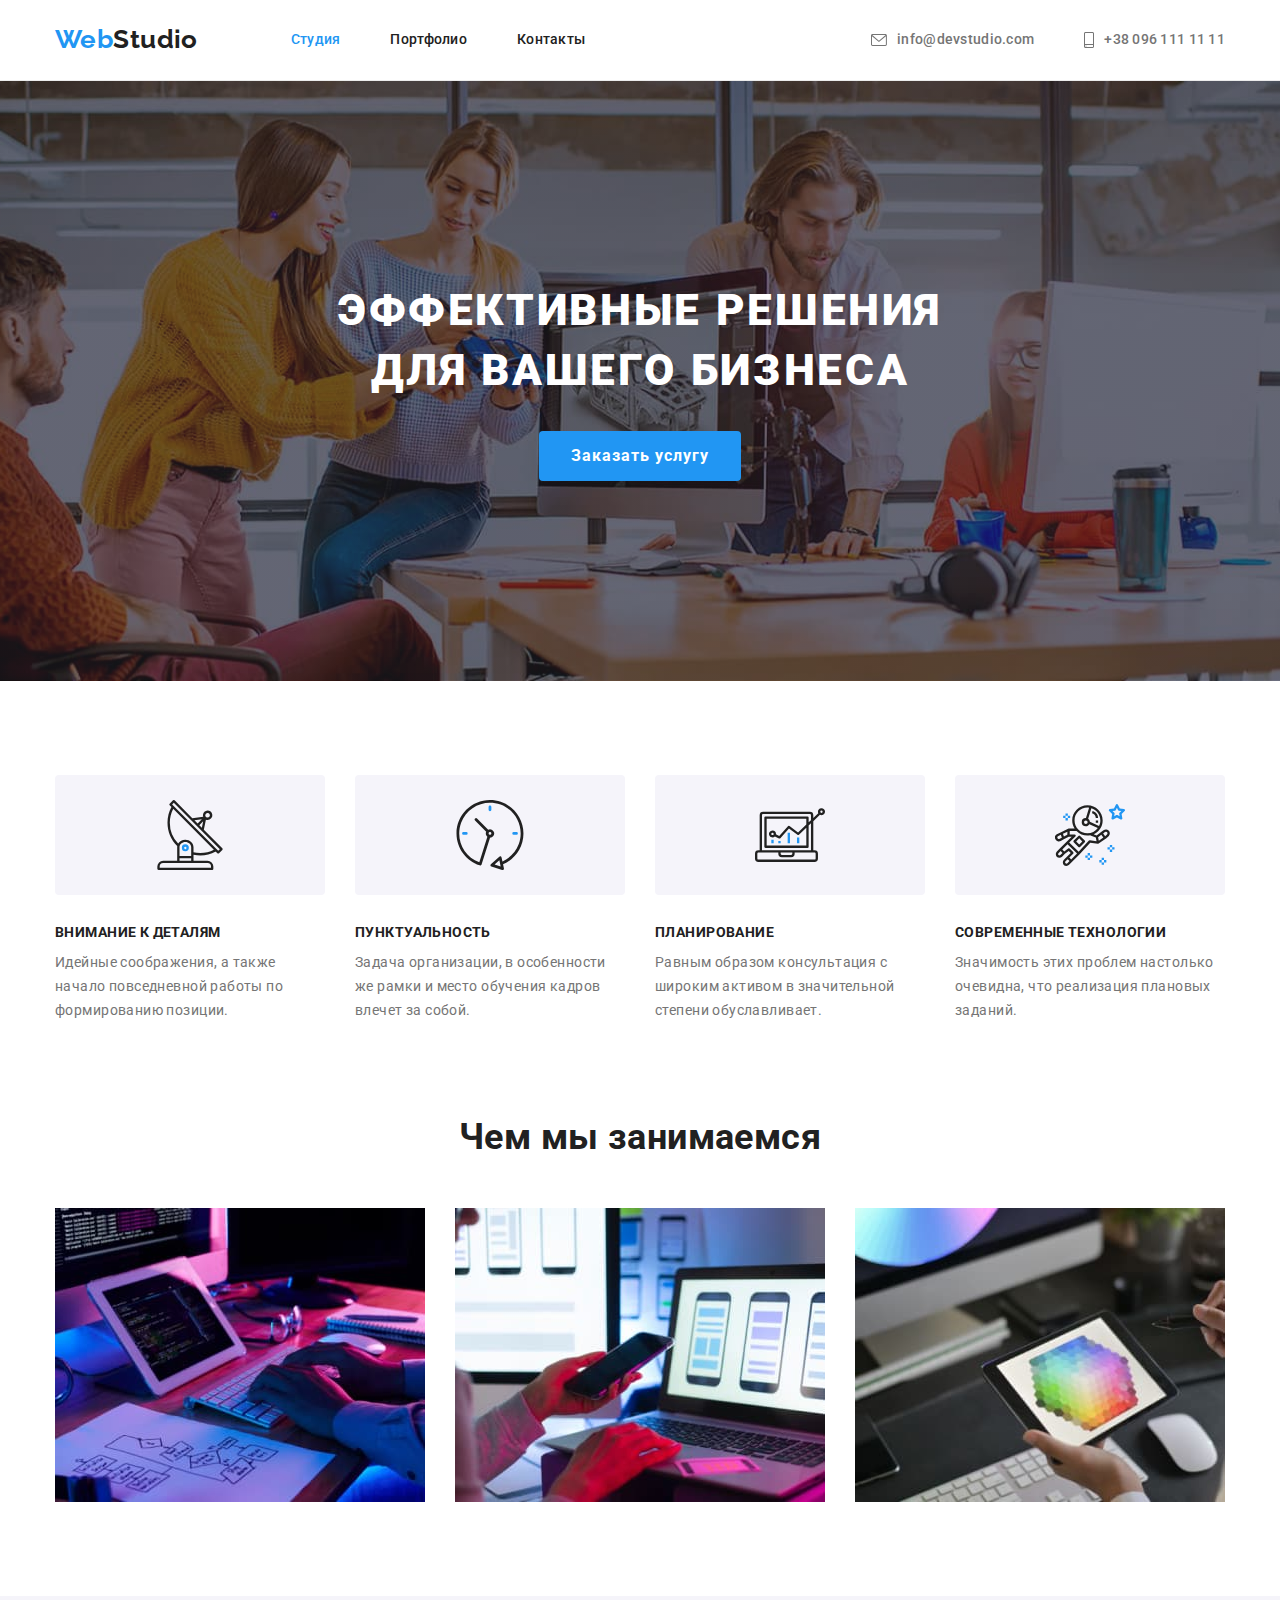
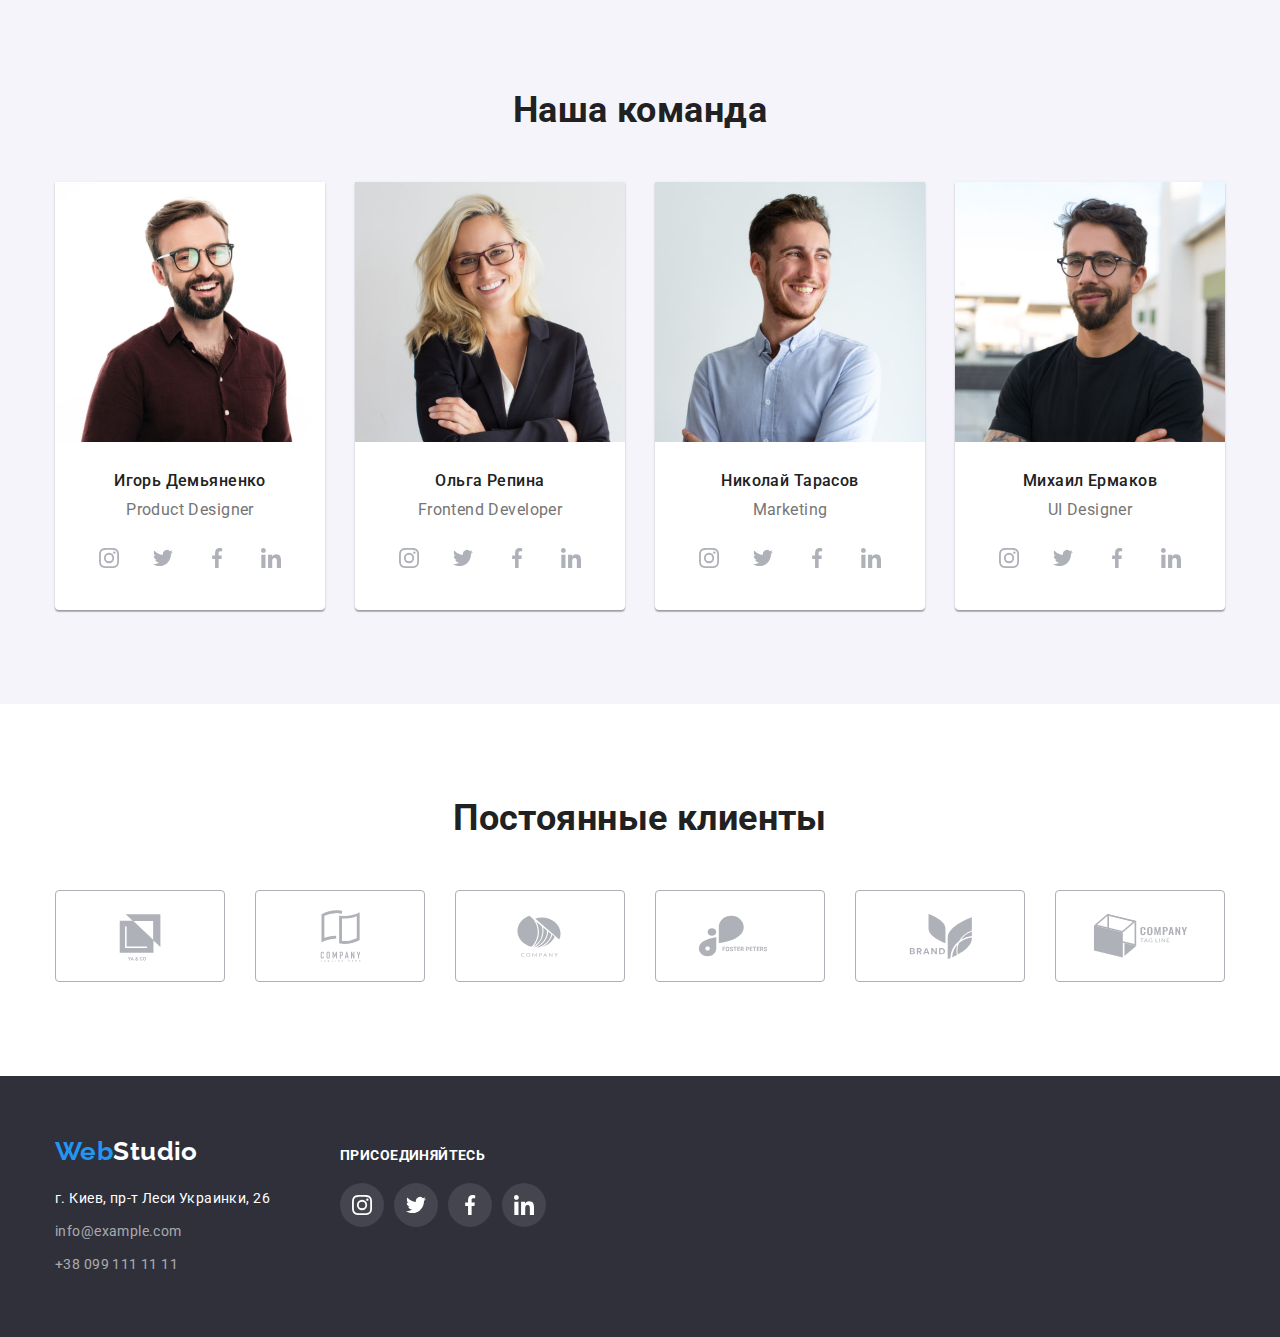
==== index.html @ 2e4550ac "initial commit" ====
<!DOCTYPE html>
<html lang="ru">
<head>
    <meta charset="UTF-8">
    <meta http-equiv="X-UA-Compatible" content="IE=edge">
    <meta name="viewport" content="width=device-width, initial-scale=1.0">
    <title>Студия</title>
    <link rel="shortcut icon" type="image/x-icon" href="./images/favicon.ico">
    <link rel="preconnect" href="https://fonts.googleapis.com">
    <link rel="preconnect" href="https://fonts.gstatic.com" crossorigin>
    <link href="https://fonts.googleapis.com/css2?family=Raleway:wght@700&family=Roboto:wght@400;500;700;900&display=swap" rel="stylesheet">
    <link rel="stylesheet" href="https://cdnjs.cloudflare.com/ajax/libs/modern-normalize/1.0.0/modern-normalize.min.css">
    <link rel="stylesheet" href="css/styles.css">
</head>
<body>

    <header class="header">
        <div class="container">
            <nav class="site-nav">
                <a href="./index.html" class="logo">Web<span class="logo-header">Studio</span></a>
                <ul class="list">
                    <li class="list-item"><a href="./index.html" class="link current">Студия</a></li>
                    <li class="list-item"><a href="./portfolio.html" class="link">Портфолио</a></li>
                    <li class="list-item"><a href="#" class="link">Контакты</a></li>
                </ul>
            </nav>
            <ul class="contact-nav-list">
                <li class="list-item">
                    <a href="mailto:info@devstudio.com" class="link">
                        <svg class="mail-icon" width=16 height=12>
                            <use href="./images/sprite.svg#icon-envelope"></use>
                        </svg>info@devstudio.com</a>
                </li>
                <li class="list-item">
                    <a href="tel:+380961111111" class="link">
                        <svg class="smartphone-icon" width=10 height=16>
                            <use href="./images/sprite.svg#icon-smartphone"></use>
                        </svg>+38 096 111 11 11</a>
                </li>
            </ul>
        </div> 
    </header>

    <main>

        <section class="hero section">
            <div class="container">
                <h1 class="hero-text">Эффективные решения<br>для вашего бизнеса</h1>
                <button type="button" class="hero-button button">Заказать услугу</button>
            </div>   
        </section>

        <section class="qualities section">
            <div class="container">
                <h2 class="visually-hidden">Особенности</h2>
                <ul class="list">
                    <li class="item">
                        <div class="qualities-background">
                            <svg class="antenna-icon" width=70 height=70>
                                <use href="./images/sprite.svg#icon-antenna"></use>
                            </svg>
                        </div>
                        <h3 class="title">Внимание к деталям</h3>
                        <p class="text">Идейные соображения, а также начало повседневной работы по формированию
                            позиции.</p>
                    </li>
                    <li class="item">
                        <div class="qualities-background">
                            <svg class="clock-icon" width=70 height=70>
                                <use href="./images/sprite.svg#icon-clock"></use>
                            </svg>
                        </div>
                        <h3 class="title">Пунктуальность</h3>
                        <p class="text">Задача организации, в особенности же рамки и место обучения кадров влечет за
                            собой.</p>
                    </li>
                    <li class="item">
                        <div class="qualities-background">
                            <svg class="diagram-icon" width=70 height=70>
                                <use href="./images/sprite.svg#icon-diagram"></use>
                            </svg>
                        </div>
                        <h3 class="title">Планирование</h3>
                        <p class="text">Равным образом консультация с широким активом в значительной степени
                            обуславливает.</p>
                    </li>
                    <li class="item">
                        <div class="qualities-background">
                            <svg class="astronaut-icon" width=70 height=70>
                                <use href="./images/sprite.svg#icon-astronaut"></use>
                            </svg>
                        </div>
                        <h3 class="title">Современные технологии</h3>
                        <p class="text">Значимость этих проблем настолько очевидна, что реализация плановых заданий.
                        </p>
                    </li>
                </ul>
            </div>
        </section>

        <section class="work section">
            <div class="container">
                <h2 class="header">Чем мы занимаемся</h2>
                <ul class="list">
                    <li class="example"><img src="./images/box1.jpg" alt="первый пример" width="370"></li>
                    <li class="example"><img src="./images/box2.jpg" alt="второй пример" width="370"></li>
                    <li class="example"><img src="./images/box3.jpg" alt="третий пример" width="370"></li>
                </ul>
            </div>
        </section>

        <section class="our-team section">
            <div class="container">
                <h2 class="header">Наша команда</h2>
                <ul class="list">
                    <li class="item">
                        <img src="./images/igor.jpg" alt="фото Игоря Демьяненко" width="270">
                        <h3 class="title">Игорь Демьяненко</h3>
                        <p class="role">Product Designer</p>
                        <div class="social-links">
                            <ul class="social-list list">
                                <li class="social-item">
                                    <a class="social-link" href="#">
                                        <svg class="instagram-icon" width="20px" height="20px">
                                            <use href="./images/sprite.svg#icon-instagram" />
                                        </svg>
                                    </a>
                                </li>
                                <li class="social-item">
                                    <a class="social-link" href="#">
                                        <svg class="twitter-icon" width="20px" height="20px">
                                            <use href="./images/sprite.svg#icon-twitter" />
                                        </svg>
                                    </a>
                                </li>
                                <li class="social-item">
                                    <a class="social-link" href="#">
                                        <svg class="facebook-icon" width="20px" height="20px">
                                            <use href="./images/sprite.svg#icon-facebook" />
                                        </svg>
                                    </a>
                                </li>
                                <li class="social-item">
                                    <a class="social-link" href="#">
                                        <svg class="linkedin-icon" width="20px" height="20px">
                                            <use href="./images/sprite.svg#icon-linkedin" />
                                        </svg>
                                    </a>
                                </li>
                            </ul>
                        </div>
                    </li>
                    <li class="item">
                        <img src="./images/olga.jpg" alt="фото Ольги Репиной" width="270">
                        <h3 class="title">Ольга Репина</h3>
                        <p class="role"> Frontend Developer</p>
                        <div class="social-links">
                            <ul class="social-list list">
                                <li class="social-item">
                                    <a class="social-link" href="#">
                                        <svg class="instagram-icon" width="20px" height="20px">
                                            <use href="./images/sprite.svg#icon-instagram" />
                                        </svg>
                                    </a>
                                </li>
                                <li class="social-item">
                                    <a class="social-link" href="#">
                                        <svg class="twitter-icon" width="20px" height="20px">
                                            <use href="./images/sprite.svg#icon-twitter" />
                                        </svg>
                                    </a>
                                </li>
                                <li class="social-item">
                                    <a class="social-link" href="#">
                                        <svg class="facebook-icon" width="20px" height="20px">
                                            <use href="./images/sprite.svg#icon-facebook" />
                                        </svg>
                                    </a>
                                </li>
                                <li class="social-item">
                                    <a class="social-link" href="#">
                                        <svg class="linkedin-icon" width="20px" height="20px">
                                            <use href="./images/sprite.svg#icon-linkedin" />
                                        </svg>
                                    </a>
                                </li>
                            </ul>
                        </div>
                    </li>
                    <li class="item">
                        <img src="./images/nick.jpg" alt="фото Николая Тарасова" width="270">
                        <h3 class="title">Николай Тарасов</h3>
                        <p class="role">Marketing</p>
                        <div class="social-links">
                            <ul class="social-list list">
                                <li class="social-item">
                                    <a class="social-link" href="#">
                                        <svg class="instagram-icon" width="20px" height="20px">
                                            <use href="./images/sprite.svg#icon-instagram" />
                                        </svg>
                                    </a>
                                </li>
                                <li class="social-item">
                                    <a class="social-link" href="#">
                                        <svg class="twitter-icon" width="20px" height="20px">
                                            <use href="./images/sprite.svg#icon-twitter" />
                                        </svg>
                                    </a>
                                </li>
                                <li class="social-item">
                                    <a class="social-link" href="#">
                                        <svg class="facebook-icon" width="20px" height="20px">
                                            <use href="./images/sprite.svg#icon-facebook" />
                                        </svg>
                                    </a>
                                </li>
                                <li class="social-item">
                                    <a class="social-link" href="#">
                                        <svg class="linkedin-icon" width="20px" height="20px">
                                            <use href="./images/sprite.svg#icon-linkedin" />
                                        </svg>
                                    </a>
                                </li>
                            </ul>
                        </div>
                    </li>
                    <li class="item">
                        <img src="./images/mike.jpg" alt="фото Михаила Ермакова" width="270">
                        <h3 class="title">Михаил Ермаков</h3>
                        <p class="role">UI Designer</p>
                        <div class="social-links">
                            <ul class="social-list list">
                                <li class="social-item">
                                    <a class="social-link" href="#">
                                        <svg class="instagram-icon" width="20px" height="20px">
                                            <use href="./images/sprite.svg#icon-instagram" />
                                        </svg>
                                    </a>
                                </li>
                                <li class="social-item">
                                    <a class="social-link" href="#">
                                        <svg class="twitter-icon" width="20px" height="20px">
                                            <use href="./images/sprite.svg#icon-twitter" />
                                        </svg>
                                    </a>
                                </li>
                                <li class="social-item">
                                    <a class="social-link" href="#">
                                        <svg class="facebook-icon" width="20px" height="20px">
                                            <use href="./images/sprite.svg#icon-facebook" />
                                        </svg>
                                    </a>
                                </li>
                                <li class="social-item">
                                    <a class="social-link" href="#">
                                        <svg class="linkedin-icon" width="20px" height="20px">
                                            <use href="./images/sprite.svg#icon-linkedin" />
                                        </svg>
                                    </a>
                                </li>
                            </ul>
                        </div>
                    </li>
                </ul>
            </div>
        </section>

        <section class="clients section">
            <div class="container">
                <h2 class="clients-header">Постоянные клиенты</h2>
                <div class="clients-links">
                    <ul class="clients-list list">
                        <li class="clients-item">
                            <a class="clients-link" href="#">
                                <svg class="client-icon" width="106px" height="60px">
                                    <use href="./images/sprite.svg#icon-Logo-7" />
                                </svg>
                            </a>
                        </li>
                        <li class="clients-item">
                            <a class="clients-link" href="#">
                                <svg class="client-icon" width="106px" height="60px">
                                    <use href="./images/sprite.svg#icon-Logo-2" />
                                </svg>
                            </a>
                        </li>
                        <li class="clients-item">
                            <a class="clients-link" href="#">
                                <svg class="client-icon" width="106px" height="60px">
                                    <use href="./images/sprite.svg#icon-Logo-3" />
                                </svg>
                            </a>
                        </li>
                        <li class="clients-item">
                            <a class="clients-link" href="#">
                                <svg class="client-icon" width="106px" height="60px">
                                    <use href="./images/sprite.svg#icon-Logo-4" />
                                </svg>
                            </a>
                        </li>
                        <li class="clients-item">
                            <a class="clients-link" href="#">
                                <svg class="client-icon" width="106px" height="60px">
                                    <use href="./images/sprite.svg#icon-Logo-5" />
                                </svg>
                            </a>
                        </li>
                        <li class="clients-item">
                            <a class="clients-link" href="#">
                                <svg class="client-icon" width="106px" height="60px">
                                    <use href="./images/sprite.svg#icon-Logo-6" />
                                </svg>
                            </a>
                        </li>
                    </ul>
                </div>
            </div>
        </section>

    </main>

    <footer class="footer section">
        <div class="container">
            <div>
                <a href="./index.html" class="logo">Web<span class="logo-footer">Studio</span></a>
                <address class="contacts">
                    <ul class="list">
                        <li class="item"><a href="https://goo.gl/maps/2jHSUd7QNSbVqYPo9" class="text current">г. Киев, пр-т
                                Леси Украинки, 26</a></li>
                        <li class="item"><a href="mailto:info@example.com" class="text">info@example.com</a></li>
                        <li class="item"><a href="tel:+380991111111" class="text">+38 099 111 11 11</a></li>
                    </ul>
                </address>
            </div>
            <div>
                <h2 class="footer-header">ПРИСОЕДИНЯЙТЕСЬ</h2>
                <ul class="social-list list">
                    <li class="social-item">
                        <a class="social-link" href="#">
                            <svg class="instagram-icon" width="20px" height="20px">
                                <use href="./images/sprite.svg#icon-instagram" />
                            </svg>
                        </a>
                    </li>
                    <li class="social-item">
                        <a class="social-link" href="#">
                            <svg class="twitter-icon" width="20px" height="20px">
                                <use href="./images/sprite.svg#icon-twitter" />
                            </svg>
                        </a>
                    </li>
                    <li class="social-item">
                        <a class="social-link" href="#">
                            <svg class="facebook-icon" width="20px" height="20px">
                                <use href="./images/sprite.svg#icon-facebook" />
                            </svg>
                        </a>
                    </li>
                    <li class="social-item">
                        <a class="social-link" href="#">
                            <svg class="linkedin-icon" width="20px" height="20px">
                                <use href="./images/sprite.svg#icon-linkedin" />
                            </svg>
                        </a>
                    </li>
                </ul>
            </div>
        </div>
    </footer>

</body>
</html>
---- css/styles.css ----
/* Добавление переменных */
:root {
  --main-text-color: #212121;
  --secondary-text-color: #757575;
  --accent-text-color: #2196f3;
  --secondary-backgroung: #2f303a;
  --main-backgroung: #ffffff;
  --light-background: #f5f4fa;
  --light-icons: #afb1b8;
}

/* ----------------------- */

/* Описание общих правил */

p,
h1,
h2,
h3,
h4,
h5,
h6 {
  margin: 0;
}

ul,
ol {
  margin: 0;
  padding: 0;
}

button {
  cursor: pointer;
}

img {
  display: block;
  max-width: 100%;
  height: auto;
}

body {
  background-color: var(--main-backgroung);
  color: var(--main-text-color);
  font-family: 'Roboto', sans-serif;
  font-weight: 400;
  font-size: 14px;
  line-height: 1.71;
  letter-spacing: 0.03em;
}

button {
  font-family: inherit;
}

.list {
  list-style-type: none;
}

.visually-hidden {
  position: absolute;
  width: 1px;
  height: 1px;
  margin: -1px;
  padding: 0;
  overflow: hidden;
  border: 0;
  clip: rect(0 0 0 0);
}

.section {
  padding: 94px 0;
}

.container {
  width: 1200px;
  padding-left: 15px;
  padding-right: 15px;
  margin: 0 auto;
  /* outline: 2px solid red; */
}

.site-nav .list .list-item .current {
  color: var(--accent-text-color);
}

/* ------------------------- */

/* Описание стилей хедера */

.header > .container,
.site-nav,
.contact-nav-list {
  display: flex;
  align-items: center;
}

.header {
  border-bottom: 1px solid #ececec;
}

.header .logo {
  padding-top: 24px;
  padding-bottom: 25px;
  font-family: 'Raleway';
  font-weight: bold;
  font-size: 26px;
  line-height: 1.2;
  /* identical to box height */
  color: var(--accent-text-color);
  text-decoration: none;
  margin-right: 93px;
}

.logo-header {
  font-family: 'Raleway';
  color: var(--main-text-color);
}

.site-nav .list {
  display: flex;
}

.site-nav .list .link {
  display: block;
  padding-top: 32px;
  padding-bottom: 32px;
  font-weight: 500;
  font-size: 14px;
  line-height: 1.14;
  letter-spacing: 0.02em;
  color: var(--main-text-color);
  text-decoration: none;
}

.contact-nav-list {
  margin-left: auto;
  list-style-type: none;
}

.site-nav .list .list-item:not(:last-child),
.contact-nav-list .list-item:not(:last-child) {
  margin-right: 50px;
}

.contact-nav-list .list-item .link {
  display: flex;
  align-items: center;
}

.contact-nav-list .list-item .link {
  padding-top: 32px;
  padding-bottom: 32px;
  font-weight: 500;
  font-size: 14px;
  line-height: 1.14;
  letter-spacing: 0.02em;
  color: var(--secondary-text-color);
  text-decoration: none;
}

.mail-icon,
.smartphone-icon {
  margin-right: 10px;
  fill: currentColor;
}

.contact-nav-list .link:hover,
.contact-nav-list .link:focus,
.site-nav .link:hover,
.site-nav .link:focus {
  color: var(--accent-text-color);
}

/* --------------------------------- */

/* Описание стилей футера */

.footer .logo {
  font-family: 'Raleway';
  font-weight: bold;
  font-size: 26px;
  line-height: 1.2;
  color: var(--accent-text-color);
  text-decoration: none;
}

.footer .logo-footer {
  color: #ffffff;
  font-family: 'Raleway';
}

.footer {
  background-color: var(--secondary-backgroung);
  display: flex;
  padding: 60px 0px;
}

.footer .contacts .list {
  margin-top: 20px;
  font-style: normal;
}

.footer .contacts .list .text {
  text-decoration: none;
  font-weight: normal;
  font-size: 14px;
  line-height: 1.71;
  /* or 171% */
  color: rgba(255, 255, 255, 0.6);
}

.footer .contacts .item:not(:last-child) {
  margin-bottom: 9px;
}

.footer .contacts .list .text:hover,
.footer .contacts .list .text:focus {
  color: var(--main-backgroung);
}

.footer .contacts .list .current {
  color: var(--main-backgroung);
}

.footer .contacts .list .item:hover,
.footer .contacts .list .item:focus,
.footer .contacts .list .item:hover,
.footer .contacts .list .item:focus {
  color: rgba(255, 255, 255, 0.6);
}

.footer .footer-header {
  font-weight: bold;
  font-size: 14px;
  line-height: 1.14;
  text-transform: uppercase;
  color: var(--main-backgroung);
  margin-left: 70px;
  margin-bottom: 20px;
}

.footer .container {
  display: flex;
  align-items: baseline;
}

.footer .social-list {
  display: flex;
  align-items: center;
  margin-left: 70px;
}

.footer .social-list .social-item {
  border-radius: 50%;
  align-items: center;
  display: flex;
  justify-content: center;
  background-color: rgba(255, 255, 255, 0.1);
}

.footer .social-list .social-item:not(:last-child) {
  margin-right: 10px;
}

.footer .social-list .social-item .social-link {
  display: block;
  height: 44px;
  width: 44px;
  padding: 12px 12px;
  color: var(--main-backgroung);
}

.footer .instagram-icon,
.footer .twitter-icon,
.footer .facebook-icon,
.footer .linkedin-icon {
  fill: currentColor;
}

.footer .social-list .social-item .social-link:hover,
.footer .social-list .social-item .social-link:focus {
  background-color: var(--accent-text-color);
  color: var(--main-backgroung);
  border-radius: 50%;
}
/* ----------------------------------------- */

/* Описание стилей секции герой */

.hero {
  background-color: var(--secondary-backgroung);
  background-image: linear-gradient(rgba(47, 48, 58, 0.4), rgba(47, 48, 58, 0.4)),
    url(../images/hero-bg.jpg);
  background-repeat: no-repeat;
  background-size: cover;
  max-width: 1600px;
  background-position: center;
  color: #ffffff;
  text-align: center;
  align-items: center;
  padding: 200px 0px;
  margin: 0 auto;
}

.hero-text {
  font-weight: 900;
  font-size: 44px;
  line-height: 1.36;
  /* or 136% */
  letter-spacing: 0.06em;
  text-transform: uppercase;
  margin: 0px auto 30px;
}

.hero-button {
  font-weight: bold;
  font-size: 16px;
  line-height: 1.87;
  letter-spacing: 0.06em;
  background: var(--accent-text-color);
  border: none;
  border-radius: 4px;
  color: inherit;
  padding: 10px 32px;
}

.hero-button:hover,
.hero-button:focus {
  background-color: #188ce8;
  box-shadow: 0px 4px 4px 0px rgba(0, 0, 0, 0.15);
}

/* -------------------------------------------------- */

/* Описание стилей секции особенностей */

.qualities .list {
  display: flex;
  margin: -15px;
}

.qualities .list .item {
  margin: 15px;
  width: calc((100% -120px) / 4);
}

.qualities .list .item .qualities-background {
  display: flex;
  justify-content: center;
  align-items: center;
  width: 270px;
  height: 120px;
  background-color: var(--light-background);
  border-radius: 4px;
  margin-bottom: 30px;
}

.qualities .list .item .title {
  margin-bottom: 10px;
  font-weight: bold;
  font-size: 14px;
  line-height: 1.14;
  text-transform: uppercase;
}

.qualities .list .item .text {
  font-size: 14px;
  line-height: 1.71;
  color: var(--secondary-text-color);
}

/* ---------------------------------- */

/* Описание стилей секции чем мы занимаемся */

.work {
  padding-top: 0px;
}

.work .header {
  margin-bottom: 50px;
  font-weight: bold;
  font-size: 36px;
  line-height: 1.16;
  text-align: center;
  border: none;
}

.work .list {
  display: flex;
}

.work .example:not(:last-child) {
  margin-right: 30px;
}

/* --------------------------------- */

/* Описание стилей секции наша команда */

.our-team {
  background-color: var(--light-background);
  align-items: center;
}

.our-team .header {
  margin-bottom: 50px;
  font-style: normal;
  font-weight: bold;
  font-size: 36px;
  line-height: 1.16;
  text-align: center;
  border: none;
}

.our-team .list {
  display: flex;
}

.our-team .list .item:not(:last-child) {
  margin-right: 30px;
}

.our-team .list .item {
  background-color: var(--main-backgroung);
  box-shadow: 0px 1px 3px rgba(0, 0, 0, 0.12), 0px 1px 1px rgba(0, 0, 0, 0.14),
    0px 2px 1px rgba(0, 0, 0, 0.2);
  border-radius: 0px 0px 4px 4px;
}

.our-team .list .item .title {
  margin-top: 30px;
  margin-bottom: 10px;
  font-weight: 500;
  font-size: 16px;
  line-height: 1.18;
  /* identical to box height */
  text-align: center;
}

.our-team .list .item .role {
  margin-bottom: 16px;
  font-size: 16px;
  line-height: 1.18;
  /* identical to box height */
  text-align: center;
  color: var(--secondary-text-color);
}

.our-team .list .item .social-links {
  display: flex;
  justify-content: center;
}

.our-team .list .item .social-links .social-list {
  display: flex;
  align-items: center;
  margin-bottom: 30px;
}

.our-team .list .item .social-links .social-list .social-item {
  border-radius: 50%;
  align-items: center;
  display: flex;
  justify-content: center;
}

.our-team .list .item .social-links .social-list .social-item:not(:last-child) {
  margin-right: 10px;
}

.our-team .list .item .social-links .social-list .social-item .social-link {
  display: block;
  height: 44px;
  width: 44px;
  padding: 12px 12px;
  color: var(--light-icons);
}

.instagram-icon,
.twitter-icon,
.facebook-icon,
.linkedin-icon {
  fill: currentColor;
}

.our-team .list .item .social-links .social-list .social-item .social-link:hover,
.our-team .list .item .social-links .social-list .social-item .social-link:focus {
  background-color: var(--accent-text-color);
  color: var(--main-backgroung);
  border-radius: 50%;
}
/* ----------------------------------- */

/* Описание стилей секции клиентов */

.clients {
  text-align: center;
}

.clients-header {
  font-family: Roboto;
  font-weight: bold;
  font-size: 36px;
  line-height: 1.16;
  color: var(--main-text-color);
  margin-bottom: 50px;
}

.clients .clients-links .clients-list {
  display: flex;
  align-self: center;
}

.clients .clients-links .clients-link {
  padding: 16px 32px;
  width: 170px;
  height: 92px;
  display: block;
  color: var(--light-icons);
  border: 1px solid var(--light-icons);
  border-radius: 4px;
}

.clients .clients-links .clients-item:not(:last-child) {
  margin-right: 30px;
}

.clients .clients-links .clients-link:hover,
.clients .clients-links .clients-link:focus {
  color: var(--accent-text-color);
  border-color: var(--accent-text-color);
}

.client-icon {
  fill: currentColor;
}

/* ----------------------------------------- */

/* Фильтр на странице портфолио */

.filter-list {
  display: flex;
  margin-bottom: 50px;
  justify-content: center;
  list-style-type: none;
}

.filter-list .item .filter-button {
  padding: 6px 22px;
  font-weight: 500;
  font-size: 16px;
  line-height: 1.62;
  text-align: center;
  background-color: var(--light-background);
  border-radius: 4px;
  border: none;
}

.filter-list .item:not(:last-child) {
  margin-right: 8px;
}

.filter-list .item .filter-button:hover,
.filter-list .item .filter-button:focus {
  color: #ffffff;
  background-color: var(--accent-text-color);
  box-shadow: 0px 3px 1px rgba(0, 0, 0, 0.1), 0px 1px 2px rgba(0, 0, 0, 0.08),
    0px 2px 2px rgba(0, 0, 0, 0.12);
}

.filter-list .item .filter-active {
  color: #ffffff;
  background-color: var(--accent-text-color);
  box-shadow: 0px 3px 1px rgba(0, 0, 0, 0.1), 0px 1px 2px rgba(0, 0, 0, 0.08),
    0px 2px 2px rgba(0, 0, 0, 0.12);
}

/* Описание стилей секции портфолио */

.portfolio .list {
  display: flex;
  flex-wrap: wrap;
  margin: calc(-1 * 15px);
}

.portfolio .list .item {
  margin: 15px;
  background-color: var(--main-backgroung);
  border-radius: 0px 0px 4px 4px;
  flex-basis: calc((100% - 90px) / 3);
}

.portfolio .list .item:hover,
.portfolio .list .item:focus {
  cursor: pointer;
  box-shadow: 0px 1px 1px rgba(0, 0, 0, 0.12), 0px 4px 4px rgba(0, 0, 0, 0.06),
    1px 4px 6px rgba(0, 0, 0, 0.16);
}

.portfolio .list .item:nth-child(3) {
  margin-right: 0;
}

.portfolio .list .card {
  padding: 20px 24px;
  border-radius: 0px 0px 4px 4px;
  border: 1px solid #eeeeee;
  border-top: 0;
}

.portfolio .list .item .title {
  font-weight: bold;
  font-size: 18px;
  line-height: 2;
  letter-spacing: 0.06em;
}

.portfolio .list .item .description {
  margin-top: 4px;
  font-size: 16px;
  line-height: 1.875;
  color: var(--secondary-text-color);
}

/* ----------------------------------- */
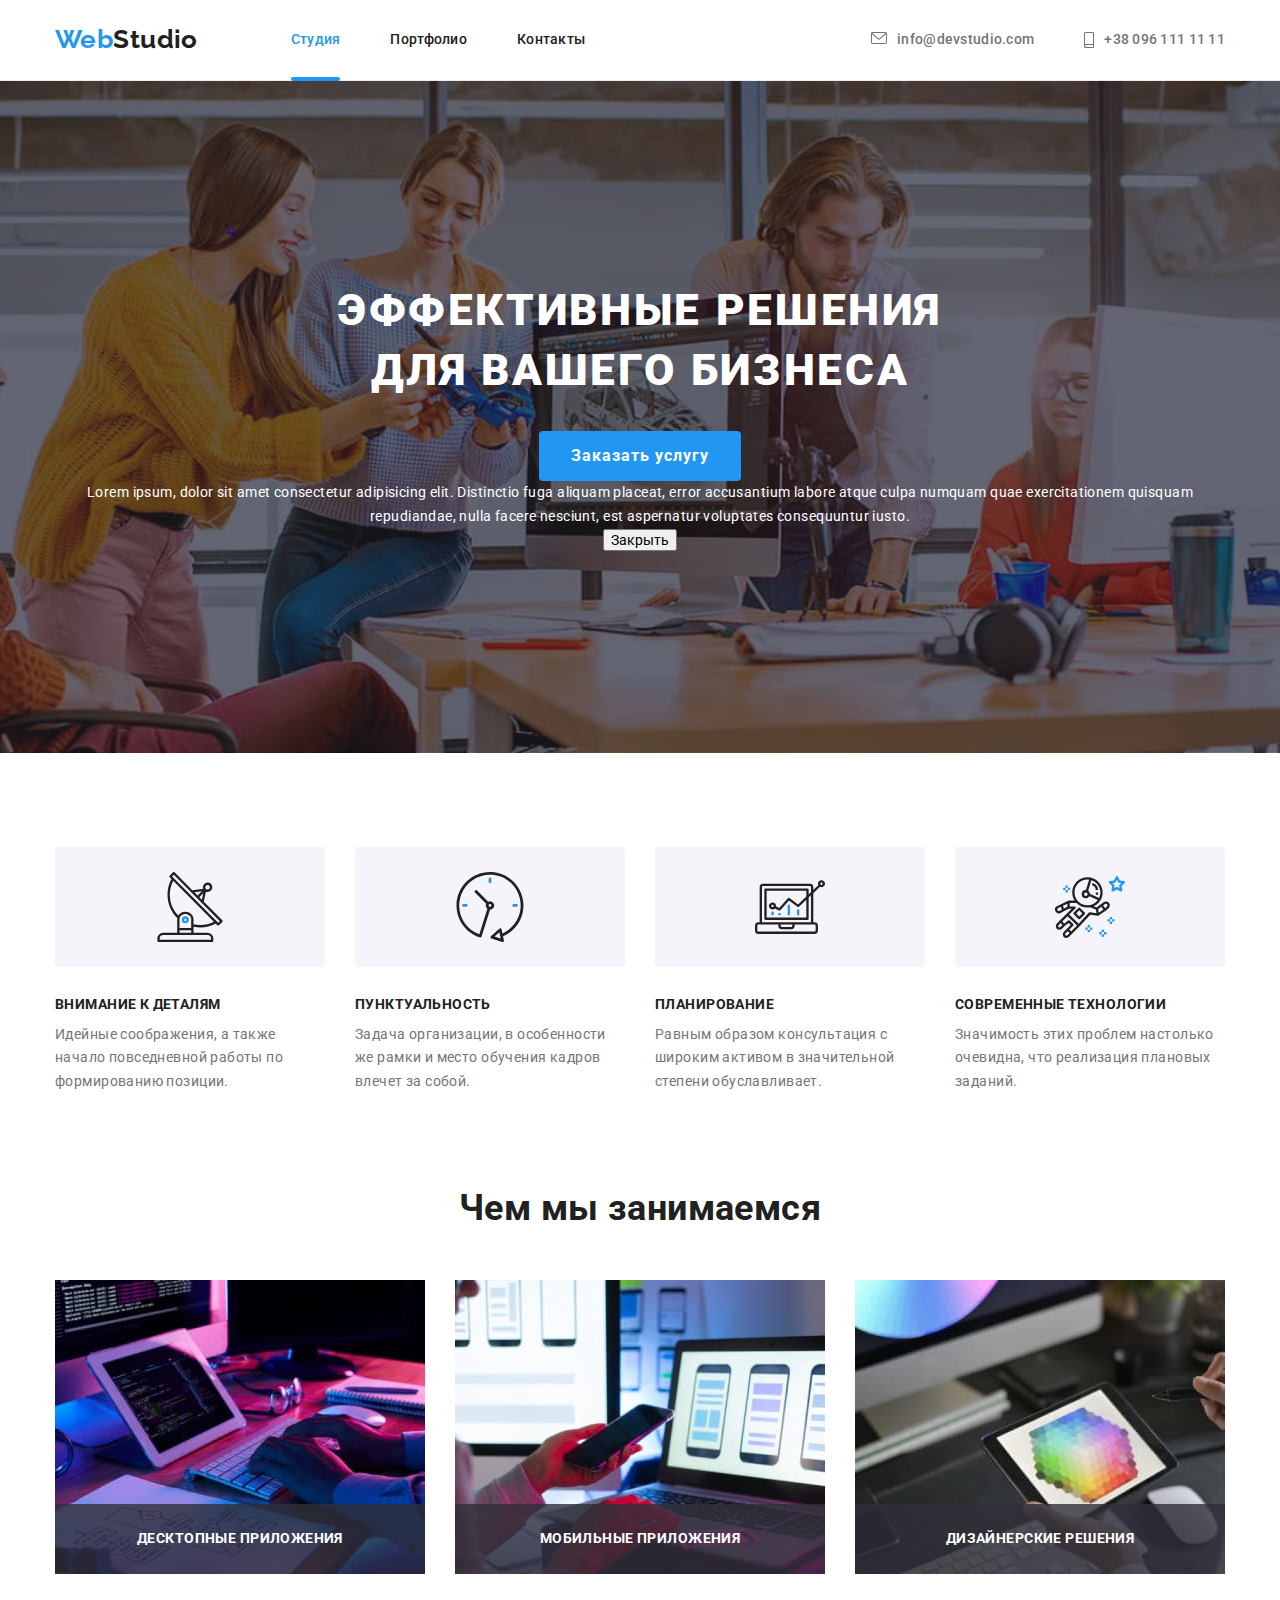
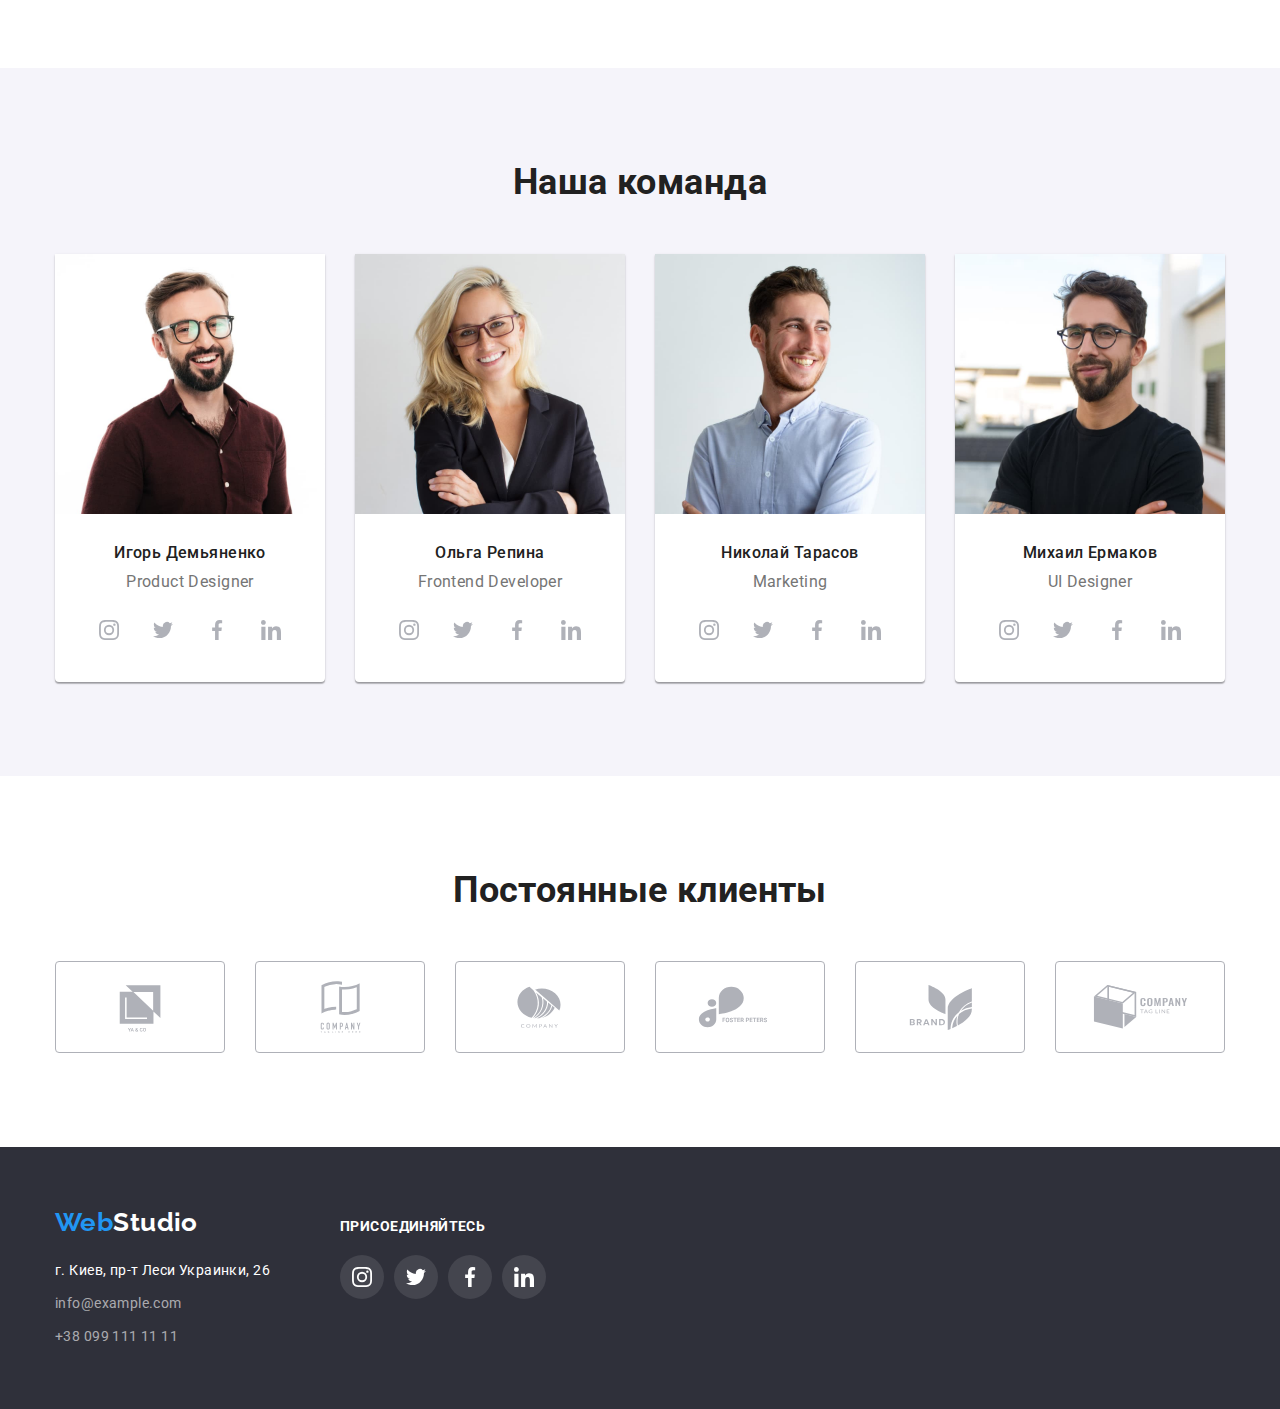
==== commit 9c8889c9: "added text on working examples; added underline in navigation" ====
--- a/index.html
+++ b/index.html
@@ -19,12 +19,18 @@
             <nav class="site-nav">
                 <a href="./index.html" class="logo">Web<span class="logo-header">Studio</span></a>
                 <ul class="list">
-                    <li class="list-item"><a href="./index.html" class="link current">Студия</a></li>
-                    <li class="list-item"><a href="./portfolio.html" class="link">Портфолио</a></li>
-                    <li class="list-item"><a href="#" class="link">Контакты</a></li>
+                    <li class="list-item">
+                        <a href="./index.html" class="link current">Студия</a>
+                    </li>
+                    <li class="list-item">
+                        <a href="./portfolio.html" class="link">Портфолио</a>
+                    </li>
+                    <li class="list-item">
+                        <a href="#" class="link">Контакты</a>
+                    </li>
                 </ul>
             </nav>
-            <ul class="contact-nav-list">
+            <ul class="contact-nav list">
                 <li class="list-item">
                     <a href="mailto:info@devstudio.com" class="link">
                         <svg class="mail-icon" width=16 height=12>
@@ -46,7 +52,15 @@
         <section class="hero section">
             <div class="container">
                 <h1 class="hero-text">Эффективные решения<br>для вашего бизнеса</h1>
-                <button type="button" class="hero-button button">Заказать услугу</button>
+                <button data-modal-open type="button" class="hero-button button">Заказать услугу</button>
+                <div class="backdrop is-hidden" data-modal>
+                    <div class="modal">
+                        <p>
+                            Lorem ipsum, dolor sit amet consectetur adipisicing elit. Distinctio fuga aliquam placeat, error accusantium labore atque culpa numquam quae exercitationem quisquam repudiandae, nulla facere nesciunt, est aspernatur voluptates consequuntur iusto.
+                        </p>
+                        <button data-modal-close>Закрыть</button>
+                    </div>
+                </div>
             </div>   
         </section>
 
@@ -102,9 +116,24 @@
             <div class="container">
                 <h2 class="header">Чем мы занимаемся</h2>
                 <ul class="list">
-                    <li class="example"><img src="./images/box1.jpg" alt="первый пример" width="370"></li>
-                    <li class="example"><img src="./images/box2.jpg" alt="второй пример" width="370"></li>
-                    <li class="example"><img src="./images/box3.jpg" alt="третий пример" width="370"></li>
+                    <li class="example">
+                        <div class="thumb">
+                            <img src="./images/box1.jpg" alt="Десктопные приложения" width="370">
+                            <p class="label">Десктопные приложения</p>
+                        </div>
+                    </li>
+                    <li class="example">
+                        <div class="thumb">
+                             <img src="./images/box2.jpg" alt="Мобильные приложения" width="370">
+                             <p class="label">Мобильные приложения</p>
+                        </div>
+                    </li>
+                    <li class="example">
+                        <div class="thumb">
+                            <img src="./images/box3.jpg" alt="Дизайнерские решения" width="370">
+                            <p class="label">Дизайнерские решения</p>
+                        </div>
+                    </li>
                 </ul>
             </div>
         </section>
@@ -368,5 +397,7 @@
         </div>
     </footer>
 
+    <script src="./js/modal.js"></script>
+
 </body>
 </html>--- a/css/styles.css
+++ b/css/styles.css
@@ -80,17 +80,13 @@
   /* outline: 2px solid red; */
 }
 
-.site-nav .list .list-item .current {
-  color: var(--accent-text-color);
-}
-
 /* ------------------------- */
 
 /* Описание стилей хедера */
 
-.header > .container,
+.header .container,
 .site-nav,
-.contact-nav-list {
+.contact-nav {
   display: flex;
   align-items: center;
 }
@@ -131,24 +127,24 @@
   letter-spacing: 0.02em;
   color: var(--main-text-color);
   text-decoration: none;
-}
-
-.contact-nav-list {
+  position: relative;
+}
+
+.contact-nav {
   margin-left: auto;
-  list-style-type: none;
 }
 
 .site-nav .list .list-item:not(:last-child),
-.contact-nav-list .list-item:not(:last-child) {
+.contact-nav .list-item:not(:last-child) {
   margin-right: 50px;
 }
 
-.contact-nav-list .list-item .link {
-  display: flex;
-  align-items: center;
-}
-
-.contact-nav-list .list-item .link {
+.contact-nav .list-item .link {
+  display: flex;
+  justify-content: center;
+}
+
+.contact-nav .list-item .link {
   padding-top: 32px;
   padding-bottom: 32px;
   font-weight: 500;
@@ -165,11 +161,27 @@
   fill: currentColor;
 }
 
-.contact-nav-list .link:hover,
-.contact-nav-list .link:focus,
+.contact-nav .link:hover,
+.contact-nav .link:focus,
 .site-nav .link:hover,
 .site-nav .link:focus {
   color: var(--accent-text-color);
+}
+
+.site-nav .link.current {
+  color: var(--accent-text-color);
+}
+
+.site-nav .link.current::after {
+  display: flex;
+  content: '';
+  position: absolute;
+  border-radius: 2px;
+  background: var(--accent-text-color);
+  height: 4px;
+  width: 100%;
+  bottom: -1px;
+  left: 0px;
 }
 
 /* --------------------------------- */
@@ -395,6 +407,28 @@
   margin-right: 30px;
 }
 
+.work .list .example .thumb {
+  position: relative;
+  /* overflow: hidden; */
+}
+
+.work .list .example .thumb .label {
+  color: var(--main-backgroung);
+  font-weight: bold;
+  font-size: 14px;
+  line-height: 1.14;
+  text-align: center;
+  text-transform: uppercase;
+  position: absolute;
+  height: 70px;
+  width: 100%;
+  bottom: 0;
+  left: 0;
+  padding: 27px 0px;
+  background-color: rgba(47, 48, 58, 0.8);
+  color: #fff;
+}
+
 /* --------------------------------- */
 
 /* Описание стилей секции наша команда */
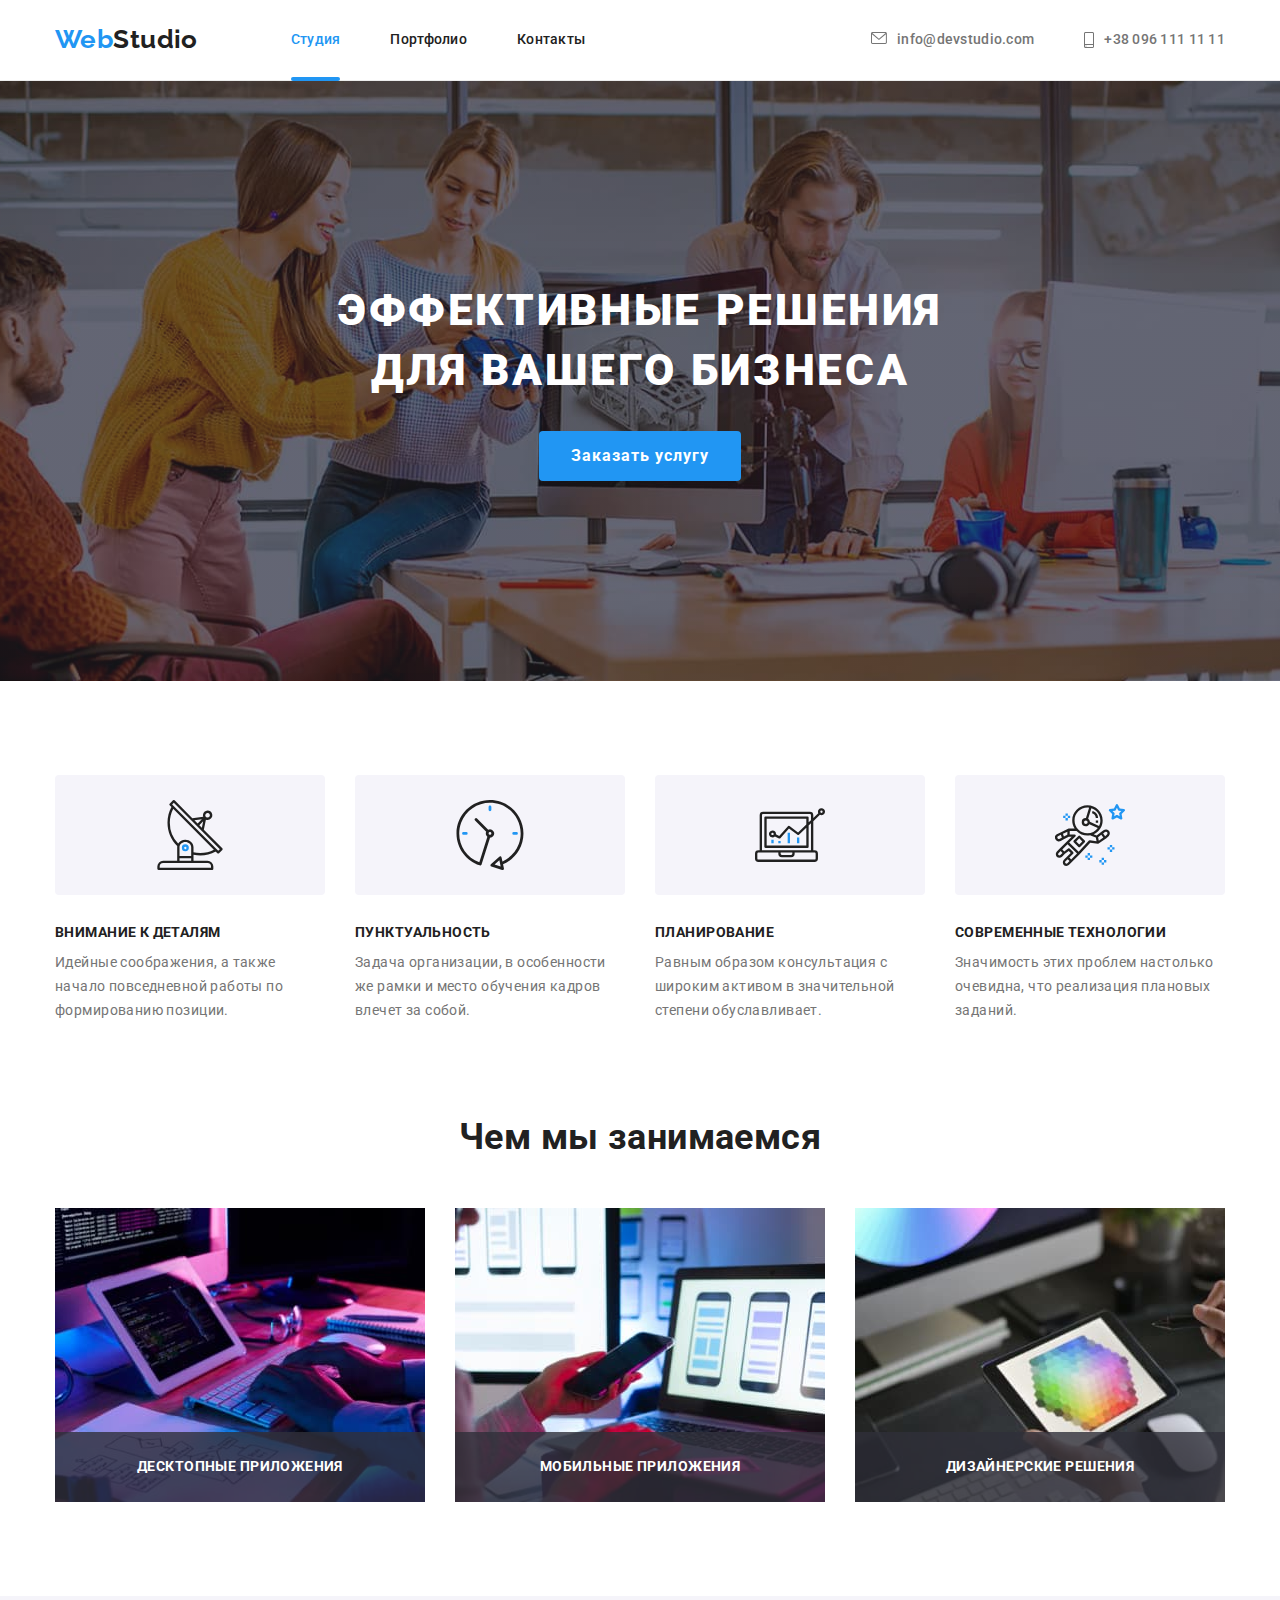
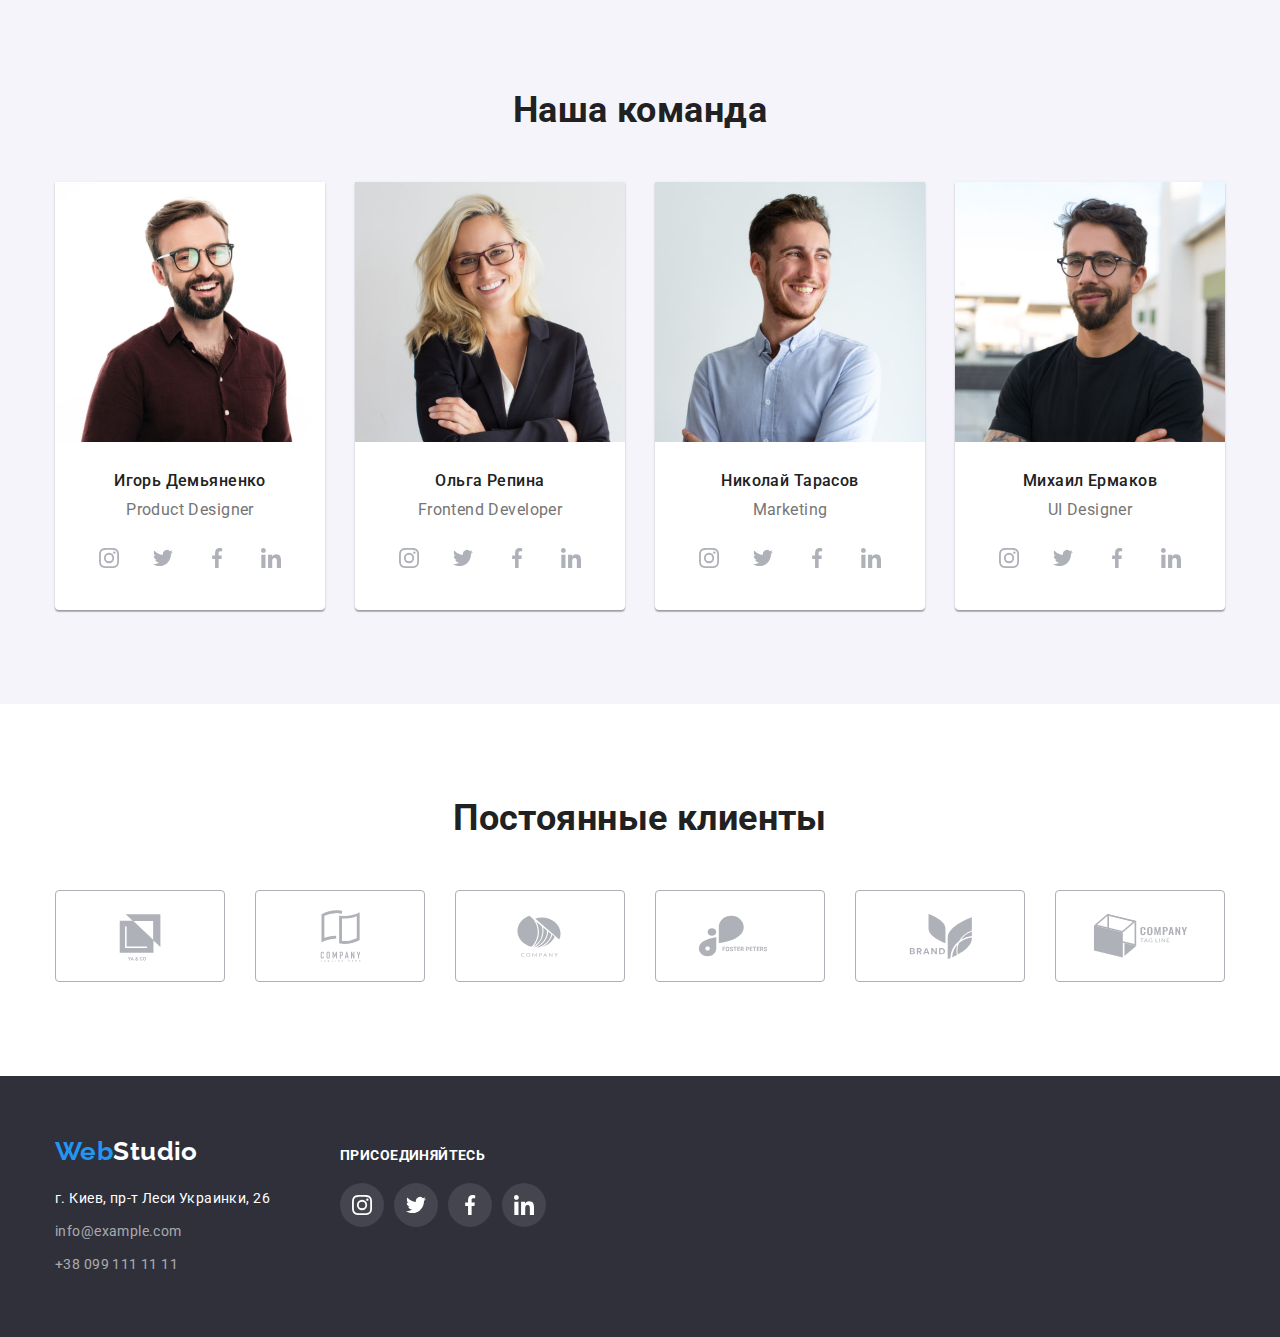
==== commit 9a2e337e: "animations, overlays etc added" ====
--- a/index.html
+++ b/index.html
@@ -26,7 +26,7 @@
                         <a href="./portfolio.html" class="link">Портфолио</a>
                     </li>
                     <li class="list-item">
-                        <a href="#" class="link">Контакты</a>
+                        <a href="#contacts" class="link">Контакты</a>
                     </li>
                 </ul>
             </nav>
@@ -53,14 +53,6 @@
             <div class="container">
                 <h1 class="hero-text">Эффективные решения<br>для вашего бизнеса</h1>
                 <button data-modal-open type="button" class="hero-button button">Заказать услугу</button>
-                <div class="backdrop is-hidden" data-modal>
-                    <div class="modal">
-                        <p>
-                            Lorem ipsum, dolor sit amet consectetur adipisicing elit. Distinctio fuga aliquam placeat, error accusantium labore atque culpa numquam quae exercitationem quisquam repudiandae, nulla facere nesciunt, est aspernatur voluptates consequuntur iusto.
-                        </p>
-                        <button data-modal-close>Закрыть</button>
-                    </div>
-                </div>
             </div>   
         </section>
 
@@ -352,7 +344,7 @@
         <div class="container">
             <div>
                 <a href="./index.html" class="logo">Web<span class="logo-footer">Studio</span></a>
-                <address class="contacts">
+                <address class="contacts" id="contacts">
                     <ul class="list">
                         <li class="item"><a href="https://goo.gl/maps/2jHSUd7QNSbVqYPo9" class="text current">г. Киев, пр-т
                                 Леси Украинки, 26</a></li>
@@ -397,6 +389,20 @@
         </div>
     </footer>
 
+    <div class="backdrop is-hidden" data-modal>
+        <div class="modal">
+            <button type="button" class="modal-close" data-modal-close>
+                <svg class="close-icon">
+                    <use href="./images/sprite.svg#icon-close" />
+                </svg>
+            </button>
+            <!-- <input type="text" />
+            <input type="text" />
+            <input type="text" />
+            <input type="text" /> -->
+        </div>
+    </div>
+
     <script src="./js/modal.js"></script>
 
 </body>
--- a/css/styles.css
+++ b/css/styles.css
@@ -128,6 +128,7 @@
   color: var(--main-text-color);
   text-decoration: none;
   position: relative;
+  transition: color 250ms cubic-bezier(0.4, 0, 0.2, 1);
 }
 
 .contact-nav {
@@ -153,6 +154,7 @@
   letter-spacing: 0.02em;
   color: var(--secondary-text-color);
   text-decoration: none;
+  transition: color 250ms cubic-bezier(0.4, 0, 0.2, 1);
 }
 
 .mail-icon,
@@ -220,6 +222,7 @@
   line-height: 1.71;
   /* or 171% */
   color: rgba(255, 255, 255, 0.6);
+  transition: color 250ms cubic-bezier(0.4, 0, 0.2, 1);
 }
 
 .footer .contacts .item:not(:last-child) {
@@ -281,6 +284,8 @@
   width: 44px;
   padding: 12px 12px;
   color: var(--main-backgroung);
+  border-radius: 50%;
+  transition: background-color 250ms cubic-bezier(0.4, 0, 0.2, 1);
 }
 
 .footer .instagram-icon,
@@ -335,6 +340,7 @@
   border-radius: 4px;
   color: inherit;
   padding: 10px 32px;
+  transition: background-color 250ms cubic-bezier(0.4, 0, 0.2, 1);
 }
 
 .hero-button:hover,
@@ -343,6 +349,56 @@
   box-shadow: 0px 4px 4px 0px rgba(0, 0, 0, 0.15);
 }
 
+.backdrop {
+  position: fixed;
+  top: 0;
+  width: 100vw;
+  height: 100vh;
+  background: rgba(0, 0, 0, 0.2);
+  transition: opacity 500ms, visibility 500ms;
+}
+
+.backdrop.is-hidden .modal {
+  transform: scale(0.5);
+}
+
+.modal {
+  width: 528px;
+  min-height: 581px;
+  background-color: var(--main-backgroung);
+  border-radius: 4px;
+  position: absolute;
+  top: 50%;
+  left: 50%;
+  transform: translate(-50%, -50%) scale(1);
+  transition: transform 500ms;
+}
+
+.modal-close {
+  width: 30px;
+  height: 30px;
+  border-radius: 50%;
+  border: 1px solid rgba(0, 0, 0, 0.1);
+  background-color: transparent;
+  display: flex;
+  align-items: center;
+  justify-content: center;
+  position: absolute;
+  top: 8px;
+  right: 8px;
+}
+
+.close-icon {
+  fill: var(--main-text-color);
+  width: 18px;
+  height: 18px;
+}
+
+.is-hidden {
+  opacity: 0.5;
+  pointer-events: none;
+  visibility: hidden;
+}
 /* -------------------------------------------------- */
 
 /* Описание стилей секции особенностей */
@@ -510,6 +566,9 @@
   width: 44px;
   padding: 12px 12px;
   color: var(--light-icons);
+  border-radius: 50%;
+  transition: background-color 250ms cubic-bezier(0.4, 0, 0.2, 1),
+    color 250ms cubic-bezier(0.4, 0, 0.2, 1);
 }
 
 .instagram-icon,
@@ -523,7 +582,6 @@
 .our-team .list .item .social-links .social-list .social-item .social-link:focus {
   background-color: var(--accent-text-color);
   color: var(--main-backgroung);
-  border-radius: 50%;
 }
 /* ----------------------------------- */
 
@@ -555,6 +613,8 @@
   color: var(--light-icons);
   border: 1px solid var(--light-icons);
   border-radius: 4px;
+  transition: color 250ms cubic-bezier(0.4, 0, 0.2, 1),
+    border-color 250ms cubic-bezier(0.4, 0, 0.2, 1);
 }
 
 .clients .clients-links .clients-item:not(:last-child) {
@@ -591,6 +651,9 @@
   background-color: var(--light-background);
   border-radius: 4px;
   border: none;
+  transition: color 250ms cubic-bezier(0.4, 0, 0.2, 1),
+    background-color 250ms cubic-bezier(0.4, 0, 0.2, 1),
+    box-shadow 250ms cubic-bezier(0.4, 0, 0.2, 1);
 }
 
 .filter-list .item:not(:last-child) {
@@ -599,14 +662,14 @@
 
 .filter-list .item .filter-button:hover,
 .filter-list .item .filter-button:focus {
-  color: #ffffff;
+  color: var(--main-backgroung);
   background-color: var(--accent-text-color);
   box-shadow: 0px 3px 1px rgba(0, 0, 0, 0.1), 0px 1px 2px rgba(0, 0, 0, 0.08),
     0px 2px 2px rgba(0, 0, 0, 0.12);
 }
 
 .filter-list .item .filter-active {
-  color: #ffffff;
+  color: var(--main-backgroung);
   background-color: var(--accent-text-color);
   box-shadow: 0px 3px 1px rgba(0, 0, 0, 0.1), 0px 1px 2px rgba(0, 0, 0, 0.08),
     0px 2px 2px rgba(0, 0, 0, 0.12);
@@ -625,6 +688,8 @@
   background-color: var(--main-backgroung);
   border-radius: 0px 0px 4px 4px;
   flex-basis: calc((100% - 90px) / 3);
+  transition: box-shadow 250ms cubic-bezier(0.4, 0, 0.2, 1);
+  overflow: hidden;
 }
 
 .portfolio .list .item:hover,
@@ -659,4 +724,34 @@
   color: var(--secondary-text-color);
 }
 
+.portfolio .list .item .frame .overlay {
+  padding: 63px 24px;
+  transform: translateY(100%);
+  transition: transform 250ms cubic-bezier(0.4, 0, 0.2, 1);
+  left: 0;
+  top: 0;
+  position: absolute;
+  width: 100%;
+  height: 100%;
+  background-color: rgba(33, 150, 243, 0.9);
+}
+
+.portfolio .list .item:hover .overlay,
+.portfolio .list .item:focus .overlay {
+  transform: translateY(0%);
+}
+
+.portfolio .list .item .frame {
+  position: relative;
+  overflow: hidden;
+}
+
+.portfolio .list .item .frame .overlay .img-text {
+  font-size: 18px;
+  font-style: normal;
+  line-height: 1.55;
+  /* or 156% */
+  color: var(--main-backgroung);
+}
+
 /* ----------------------------------- */
